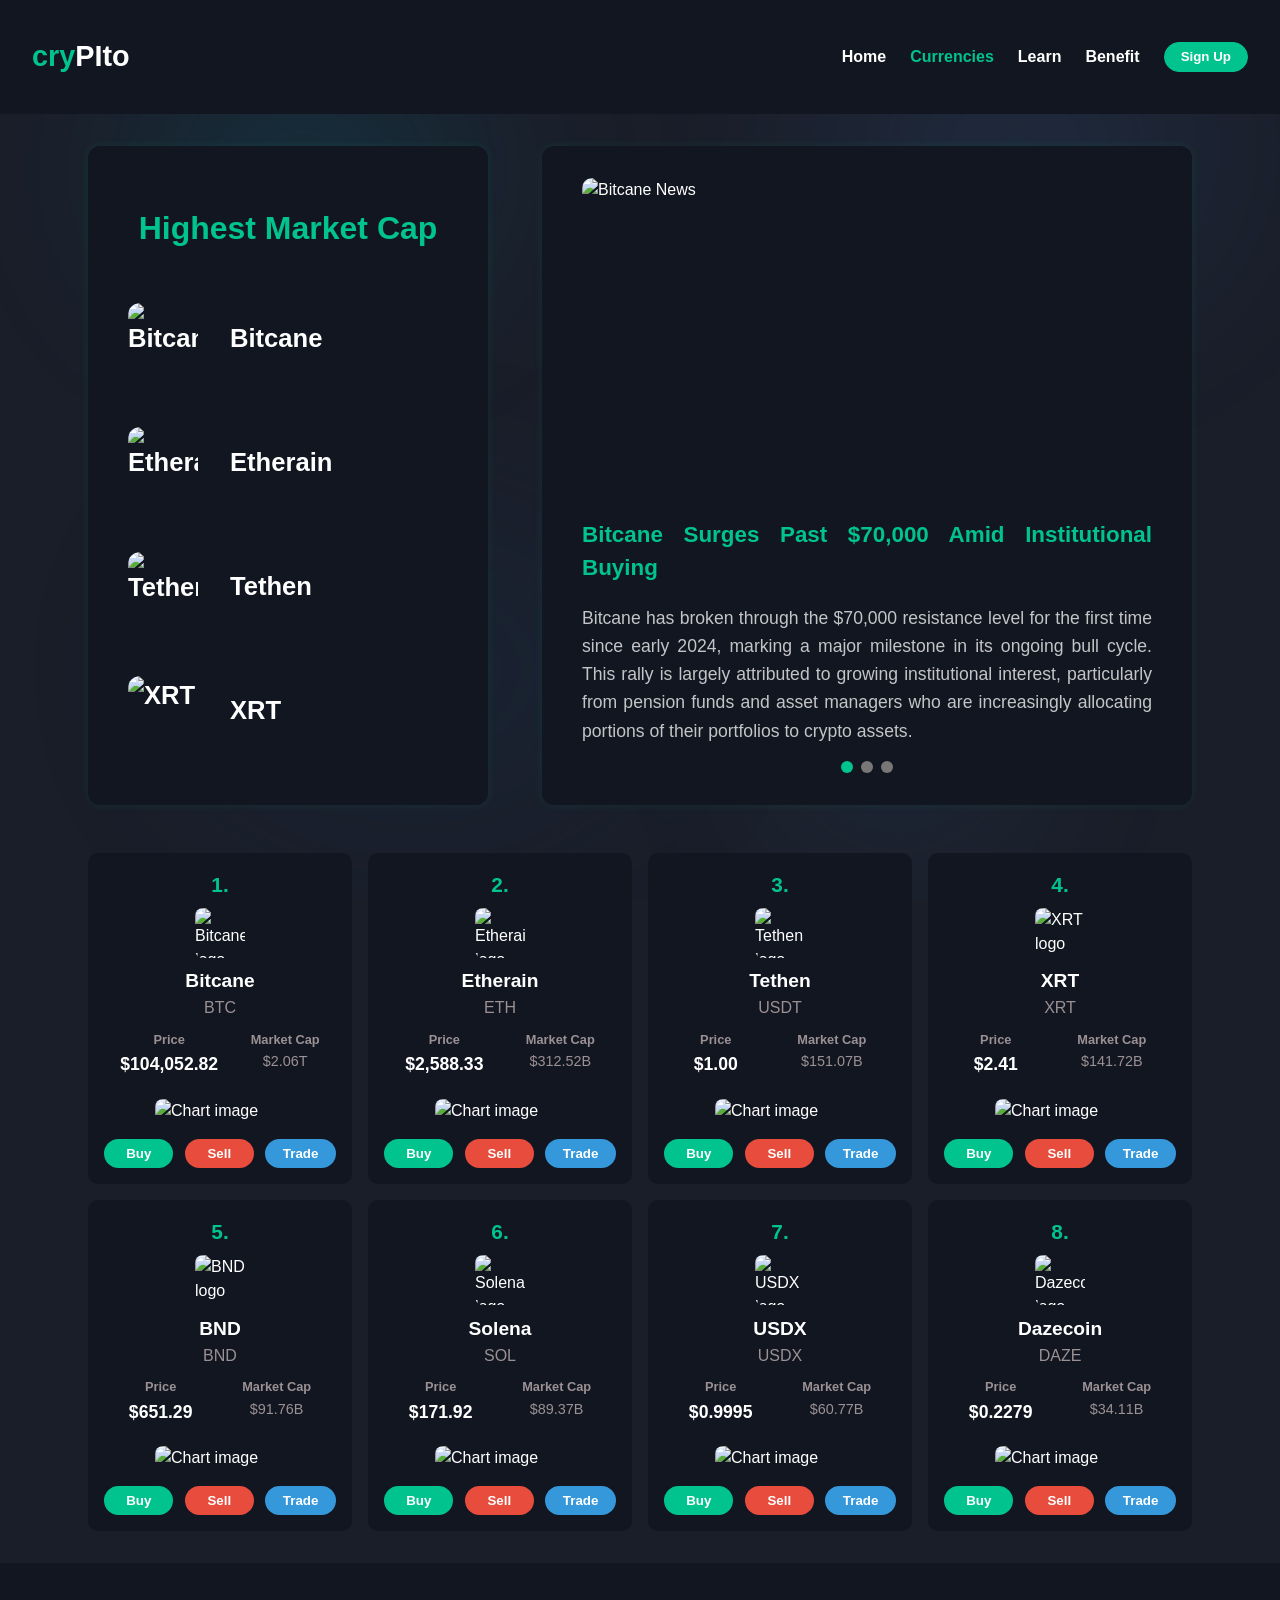
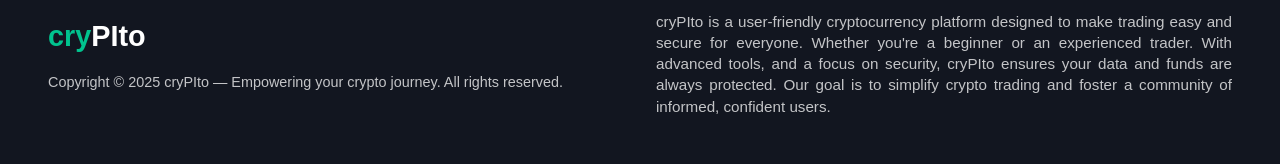
==== currencies.html @ 784c3c89 "Add files via upload" ====
<!DOCTYPE html>
<html lang="en">
<head>
  <meta charset="UTF-8" />
  <meta name="viewport" content="width=device-width, initial-scale=1" />
  <link rel="icon" type="image/x-icon" href="Asset/web icon.png">
  <title>cryPIto Currencies</title>
  <link rel="stylesheet" href="style.css" />
</head>
<body>
  <div class="background-blurs">
    <div class="blur-ellipse blur1"></div>
    <div class="blur-ellipse blur2"></div>
    <div class="blur-ellipse blur3"></div>
    <div class="blur-ellipse blur4"></div>
  </div>

  <header>
    <h1 class="header-title">
      <span class="cry">cry</span><span class="PIto">PIto</span>
    </h1>
    <button id="hamburger" aria-label="Toggle navigation">
      <span class="bar"></span>
      <span class="bar"></span>
      <span class="bar"></span>
    </button>
    <nav>
      <ul id="nav-menu">
        <li><a href="homepage.html">Home</a></li>
        <li><a href="currencies.html" class="active">Currencies</a></li>
        <li><a href="learn.html">Learn</a></li>
        <li><a href="benefit.html">Benefit</a></li>
        <li class="signup-button"><a href="register.html"><button>Sign Up</button></a></li>
        <li id="logout-button-li" style="display:none;"><button id="logout-button" style="display:none;">Logout</button></li>
      </ul>
    </nav>
  </header>

  <main class="currencies-main">
    <section class="widgets-row">
      <div class="top-coins-widget">
        <h2>Highest Market Cap</h2>
        <ul>
          <li><img src="Asset/Bitcoin Logo.png" alt="Bitcane"> Bitcane</li>
          <li><img src="Asset/Ethereum Logo.png" alt="Etherain"> Etherain</li>
          <li><img src="Asset/Tether Logo.png" alt="Tethen"> Tethen</li>
          <li><img src="Asset/XRP Logo.png" alt="XRT"> XRT</li>
        </ul>
      </div>

      <div class="news-widget">
        <div class="news-slideshow">
          <div class="slide active">
            <img src="Asset/bitcoin news.jpg" alt="Bitcane News">
            <h3>Bitcane Surges Past $70,000 Amid Institutional Buying</h3>
            <p>Bitcane has broken through the $70,000 resistance level for the first time since early 2024, marking a major milestone in its ongoing bull cycle. This rally is largely attributed to growing institutional interest, particularly from pension funds and asset managers who are increasingly allocating portions of their portfolios to crypto assets. </p>
          </div>
          <div class="slide">
            <img src="Asset/eth news.jpeg" alt="Etherain News">
            <h3>Etherain Gas Fees Drop to 6-Month Low After Dencun Upgrade</h3>
            <p>Etherain users are celebrating as average gas fees have fallen to their lowest point in six months, following the successful rollout of the Dencun upgrade. This much-anticipated update introduced major optimizations for Layer 1 transactions and improved data availability for rollups, resulting in a smoother user experience across the ecosystem. </p>
          </div>
          <div class="slide">
            <img src="Asset/dogecoin news.webp" alt="Dazecoin News">
            <h3>Dazecoin Spikes 18% Following Melon Musk's Hint at X Platform Integration</h3>
            <p>Dazecoin saw a sudden 18% price surge after Melon Musk hinted at potential integration of the meme coin into his social media platform, Z (formerly Zwitter). During a livestream Q&A, Musk mentioned that Z is exploring crypto-based payment features and “wouldn’t rule out Dazecoin” as one of the supported tokens.</p>
          </div>
          <div class="slide-dots">
            <span class="dot active"></span>
            <span class="dot"></span>
            <span class="dot"></span>
          </div>
        </div>
      </div>
    </section>

    <!-- Crypto Product Listings -->
    <section class="crypto-list">
        <div class="crypto-item">
            <span class="crypto-rank">1.</span>
            <img src="Asset/Bitcoin Logo.png" alt="Bitcane logo" class="crypto-logo" />
            <span class="crypto-name">Bitcane</span>
            <span class="crypto-subname">BTC</span>
            <div class="crypto-info">
            <div class="crypto-price-group">
                <span class="label">Price</span>
                <span class="crypto-price">$104,052.82</span>
            </div>
            <div class="crypto-market-cap-group">
                <span class="label">Market Cap</span>
                <span class="crypto-market-cap">$2.06T</span>
            </div>
            </div>
            <img src="Asset/Yellow Chart.png" alt="Chart image" class="crypto-chart-image" />
            <div class="action-buttons">
            <button>Buy</button>
            <button>Sell</button>
            <button>Trade</button>
            </div>
        </div>

        <div class="crypto-item">
            <span class="crypto-rank">2.</span>
            <img src="Asset/Ethereum Logo.png" alt="Etherain logo" class="crypto-logo" />
            <span class="crypto-name">Etherain</span>
            <span class="crypto-subname">ETH</span>
            <div class="crypto-info">
            <div class="crypto-price-group">
                <span class="label">Price</span>
                <span class="crypto-price">$2,588.33</span>
            </div>
            <div class="crypto-market-cap-group">
                <span class="label">Market Cap</span>
                <span class="crypto-market-cap">$312.52B</span>
            </div>
            </div>
            <img src="Asset/Purple Chart.png" alt="Chart image" class="crypto-chart-image" />
            <div class="action-buttons">
            <button>Buy</button>
            <button>Sell</button>
            <button>Trade</button>
            </div>
        </div>

        <div class="crypto-item">
            <span class="crypto-rank">3.</span>
            <img src="Asset/Tether logo.png" alt="Tethen logo" class="crypto-logo" />
            <span class="crypto-name">Tethen</span>
            <span class="crypto-subname">USDT</span>
            <div class="crypto-info">
            <div class="crypto-price-group">
                <span class="label">Price</span>
                <span class="crypto-price">$1.00</span>
            </div>
            <div class="crypto-market-cap-group">
                <span class="label">Market Cap</span>
                <span class="crypto-market-cap">$151.07B</span>
            </div>
            </div>
            <img src="Asset/Red Chart.png" alt="Chart image" class="crypto-chart-image" />
            <div class="action-buttons">
            <button>Buy</button>
            <button>Sell</button>
            <button>Trade</button>
            </div>
        </div>

        <div class="crypto-item">
            <span class="crypto-rank">4.</span>
            <img src="Asset/XRP Logo.png" alt="XRT logo" class="crypto-logo" />
            <span class="crypto-name">XRT</span>
            <span class="crypto-subname">XRT</span>
            <div class="crypto-info">
            <div class="crypto-price-group">
                <span class="label">Price</span>
                <span class="crypto-price">$2.41</span>
            </div>
            <div class="crypto-market-cap-group">
                <span class="label">Market Cap</span>
                <span class="crypto-market-cap">$141.72B</span>
            </div>
            </div>
            <img src="Asset/Green Chart.png" alt="Chart image" class="crypto-chart-image" />
            <div class="action-buttons">
            <button>Buy</button>
            <button>Sell</button>
            <button>Trade</button>
            </div>
        </div>

        <div class="crypto-item">
            <span class="crypto-rank">5.</span>
            <img src="Asset/BNB Logo.png" alt="BND logo" class="crypto-logo" />
            <span class="crypto-name">BND</span>
            <span class="crypto-subname">BND</span>
            <div class="crypto-info">
            <div class="crypto-price-group">
                <span class="label">Price</span>
                <span class="crypto-price">$651.29</span>
            </div>
            <div class="crypto-market-cap-group">
                <span class="label">Market Cap</span>
                <span class="crypto-market-cap">$91.76B</span>
            </div>
            </div>
            <img src="Asset/Red Chart.png" alt="Chart image" class="crypto-chart-image" />
            <div class="action-buttons">
            <button>Buy</button>
            <button>Sell</button>
            <button>Trade</button>
            </div>
        </div>

        <div class="crypto-item">
            <span class="crypto-rank">6.</span>
            <img src="Asset/Solana Logo.png" alt="Solena logo" class="crypto-logo" />
            <span class="crypto-name">Solena</span>
            <span class="crypto-subname">SOL</span>
            <div class="crypto-info">
            <div class="crypto-price-group">
                <span class="label">Price</span>
                <span class="crypto-price">$171.92</span>
            </div>
            <div class="crypto-market-cap-group">
                <span class="label">Market Cap</span>
                <span class="crypto-market-cap">$89.37B</span>
            </div>
            </div>
            <img src="Asset/Yellow Chart.png" alt="Chart image" class="crypto-chart-image" />
            <div class="action-buttons">
            <button>Buy</button>
            <button>Sell</button>
            <button>Trade</button>
            </div>
        </div>

        <div class="crypto-item">
            <span class="crypto-rank">7.</span>
            <img src="Asset/usdc logo.png" alt="USDX logo" class="crypto-logo" />
            <span class="crypto-name">USDX</span>
            <span class="crypto-subname">USDX</span>
            <div class="crypto-info">
            <div class="crypto-price-group">
                <span class="label">Price</span>
                <span class="crypto-price">$0.9995</span>
            </div>
            <div class="crypto-market-cap-group">
                <span class="label">Market Cap</span>
                <span class="crypto-market-cap">$60.77B</span>
            </div>
            </div>
            <img src="Asset/Purple Chart.png" alt="Chart image" class="crypto-chart-image" />
            <div class="action-buttons">
            <button>Buy</button>
            <button>Sell</button>
            <button>Trade</button>
            </div>
        </div>

        <div class="crypto-item">
            <span class="crypto-rank">8.</span>
            <img src="Asset/Dogecoin logo.png" alt="Dazecoin logo" class="crypto-logo" />
            <span class="crypto-name">Dazecoin</span>
            <span class="crypto-subname">DAZE</span>
            <div class="crypto-info">
            <div class="crypto-price-group">
                <span class="label">Price</span>
                <span class="crypto-price">$0.2279</span>
            </div>
            <div class="crypto-market-cap-group">
                <span class="label">Market Cap</span>
                <span class="crypto-market-cap">$34.11B</span>
            </div>
            </div>
            <img src="Asset/Green Chart.png" alt="Chart image" class="crypto-chart-image" />
            <div class="action-buttons">
            <button>Buy</button>
            <button>Sell</button>
            <button>Trade</button>
            </div>
        </div>
    </section>


  </main>

  <footer>
    <div class="footer-left">
      <h1 class="footer-logo"><span class="cry">cry</span><span class="PIto">PIto</span></h1>
      <p>Copyright © 2025 cryPIto — Empowering your crypto journey. All rights reserved.</p>
    </div>
    <div class="footer-right">
      <p>
        cryPIto is a user-friendly cryptocurrency platform designed to make trading easy and secure for everyone. Whether you're a beginner or an experienced trader. With advanced tools, and a focus on security, cryPIto ensures your data and funds are always protected. Our goal is to simplify crypto trading and foster a community of informed, confident users.
      </p>
    </div>
  </footer>

  <script src="script.js"></script>
</body>
</html>
---- style.css ----
:root {
  --color-green: #01c38e;
  --color-dark: #1a1e29;
  --color-darker: #121620;
  --color-blue-glow: #1b4975;
  --color-white: #ffffff;
  --color-gray: #ffffffbf;
  --color-dark-gray: #797676;
  --color-text-gray: #9b9194;
}

* {
  box-sizing: border-box;
}

body {
  margin: 0;
  font-family:'Segoe UI', Tahoma, Geneva, Verdana, sans-serif;
  background-color: var(--color-dark);
  color: var(--color-white);
  line-height: 1.5;
  min-height: 100vh;
  display: flex;
  flex-direction: column;
}

.background-blurs {
  position: fixed;
  top: 0; left: 0; right: 0; bottom: 0;
  pointer-events: none;
  z-index: -1; 
  overflow: hidden;
}

.blur-ellipse {
  position: absolute;
  border-radius: 50%;
  filter: blur(100px);
  opacity: 0.25;
  transform: translateZ(0);
}

.blur1 {
  width: 350px;
  height: 250px;
  background: rgba(1, 166, 195, 0.6); 
  top: 5%;
  left: 10%;
}

.blur2 {
  width: 400px;
  height: 300px;
  background: rgba(76, 139, 221, 0.5); 
  right: 5%;
}

.blur3 {
  width: 450px;
  height: 280px;
  background: rgba(27, 73, 117, 0.6); 
  bottom: 10%;
  left: 15%;
}

.blur4 {
  width: 250px;
  height: 250px;
  background: rgba(85, 154, 224, 0.4); 
  bottom: 5%;
  right: 20%;
}


header {
  display: flex;
  justify-content: space-between;
  align-items: center;
  padding: 1rem 2rem;
  background-color: var(--color-darker);
  position: sticky;
  top: 0;
  z-index: 10;
}

.header-title {
  font-size: 1.8rem;
  font-weight: 700;
  user-select: none;
}

.cry {
  color: var(--color-green);
}

.PIto {
  color: var(--color-white);
}

#hamburger {
  display: none;
  flex-direction: column;
  justify-content: space-around;
  width: 28px;
  height: 22px;
  background: none;
  border: none;
  cursor: pointer;
  padding: 0;
  z-index: 20;
}

#hamburger .bar {
  width: 100%;
  height: 3px;
  background-color: var(--color-white);
  border-radius: 2px;
  transition: all 0.3s ease;
}

nav ul {
  list-style: none;
  display: flex;
  gap: 1.5rem;
  margin: 0;
  padding: 0;
  align-items: center;
}

nav ul li a {
  color: var(--color-white);
  text-decoration: none;
  font-weight: 600;
  transition: color 0.3s ease;
}

nav ul li a:hover,
nav ul li a.active {
  color: var(--color-green);
}

.signup-button button {
  background-color: var(--color-green);
  color: var(--color-white);
  border: 1px solid var(--color-green);
  padding: 0.4rem 1rem;
  border-radius: 30px;
  font-weight: 600;
  cursor: pointer;
  transition: background-color 0.3s ease;
}

.signup-button button:hover {
  background-color: var(--color-blue-glow);
}

/* Footer */
footer {
  background-color: var(--color-darker);
  display: flex;
  justify-content: space-between;
  padding: 2rem 3rem;
  flex-wrap: wrap;
  gap: 2rem;
}

.footer-left,
.footer-right {
  flex: 1 1 300px;
}

.footer-logo {
  font-size: 1.8rem;
  margin-bottom: 0.5rem;
  user-select: none;
}

.footer-left p {
  color: var(--color-gray);
  font-size: 0.9rem;
}

.footer-right p {
  color: var(--color-gray);
  font-size: 0.95rem;
  line-height: 1.4;
  text-align: justify;
}

/* Home Page */
main {
  flex-grow: 1;
  padding: 2rem 2rem;
  max-width: 1200px;
  margin: 0 auto;
}

.intro-section {
  display: flex;
  justify-content: space-between;
  align-items: center;
  gap: 0 rem;
  margin-bottom: 10rem;
}

.intro-text {
  flex: 1;
  max-width: 600px;
}

.intro-text h2 {
  font-size: 2.5rem;
  margin-bottom: 1rem;
  color: var(--color-green);
}

.intro-text p {
  font-size: 1.125rem;
  color: var(--color-gray);
  margin-bottom: 2rem;
  text-align: justify;
}

.intro-text button {
  background-color: var(--color-green);
  color: var(--color-white);
  border: none;
  padding: 0.7rem 2rem;
  font-size: 1.1rem;
  font-weight: 700;
  border-radius: 30px;
  cursor: pointer;
  transition: background-color 0.3s ease;
}

.intro-text button:hover {
  background-color: var(--color-blue-glow);
}

.intro-image {
  max-width: 500px;
  width: 100%;
  height: auto;
  border-radius: 8px;
  user-select: none;
  flex-shrink: 0;
}

/* Top Coins Section Homepage */
#leading-cryptos {
  margin-bottom: 10rem;
   text-align: center;
}

#leading-cryptos h2 {
  font-size: 2rem;
  margin-bottom: 1.5rem;
  color: var(--color-green);
  line-height: 1.2;
}

.crypto-list {
  display: flex;
  gap: 1rem;
  flex-wrap: wrap;
  justify-content: space-between;
}

.crypto-item {
  background-color: var(--color-darker);
  border-radius: 10px;
  padding: 1rem;
  flex: 1 1 calc(25% - 1rem);
  display: flex;
  flex-direction: column;
  align-items: center;
  color: var(--color-white);
  user-select: none;
  transition: transform 0.3s ease;
}

.crypto-item:hover {
  transform: translateY(-5px);
  box-shadow: 0 4px 15px rgba(1, 195, 142, 0.5);
}

.crypto-rank {
  font-weight: 700;
  font-size: 1.2rem;
  margin-bottom: 0.6rem;
  color: var(--color-green);
}

.crypto-logo {
  width: 48px;
  height: 48px;
  margin-bottom: 0.4rem;
  user-select: none;
}

.crypto-name {
  font-weight: 700;
  font-size: 1.1rem;
}

.crypto-subname {
  color: var(--color-text-gray);
  font-size: 0.9rem;
  margin-bottom: 0.5rem;
}

.crypto-price {
  font-weight: 600;
  margin-bottom: 0.3rem;
  font-size: 1rem;
}

.crypto-market-cap {
  font-size: 0.85rem;
  color: var(--color-text-gray);
  margin-bottom: 0.8rem;
}

.crypto-chart-image {
  width: 100%;
  max-width: 120px;
  height: auto;
  user-select: none;
  border-radius: 4px;
}

/* View All Coins button */
.view-coins-button {
  margin-top: 1.5rem;
  background-color: var(--color-green);
  color: var(--color-white);
  border: none;
  padding: 0.8rem 2.2rem;
  border-radius: 30px;
  cursor: pointer;
  font-weight: 700;
  font-size: 1.1rem;
  transition: background-color 0.3s ease;
}

.view-coins-button:hover {
  background-color: var(--color-blue-glow);
}

/* Journey Section */
.journey {
  display: flex;
  gap: 3rem;
  align-items: center;
  margin-bottom: 4rem;
}

.journey img {
  max-width: 450px;
  width: 100%;
  border-radius: 8px;
  user-select: none;
  flex-shrink: 0;
}

.journey-text {
  max-width: 600px;
}

.journey-text h2 {
  font-size: 2rem;
  margin-bottom: 1rem;
  color: var(--color-green);
}

.journey-text p {
  color: var(--color-gray);
  font-size: 1.125rem;
  margin-bottom: 1.5rem;
  text-align: justify;
}

.learn-more-button {
  background-color: var(--color-green);
  border: none;
  padding: 0.7rem 2rem;
  border-radius: 30px;
  color: var(--color-white);
  font-weight: 700;
  font-size: 1.1rem;
  cursor: pointer;
  transition: background-color 0.3s ease;
}

.learn-more-button:hover {
  background-color: var(--color-blue-glow);
}


/* Currency Page */
.currencies-main {
  margin: 0 auto;
  padding: 2rem 3rem;
  display: flex;
  flex-direction: column;
  gap: 3rem;
  color: var(--color-white);
}

/* Widget Currencies Page*/
.widgets-row {
  display: flex;
  gap: 2rem;
  justify-content: space-between;
  flex-wrap: wrap;
  align-items: stretch; 
}

/* Top Coin Widget*/
.top-coins-widget {
  display: flex;
  flex-direction: column;
  background-color: var(--color-darker);
  border-radius: 12px;
  padding: 2rem 2.5rem;
  flex: 1 1 30%;
  min-width: 280px;
  max-width: 400px;
  user-select: none;
  box-shadow: 0 0 10px rgba(1, 195, 142, 0.1);
}

.top-coins-widget h2 {
  font-size: 2rem;
  margin-bottom: 1.5rem;
  color: var(--color-green);
  text-align: center;
}

.top-coins-content {
  flex-grow: 1; 
  display: flex;
  flex-direction: column;
  justify-content: space-between; 
  height: 100%;
}

.top-coins-widget ul {
  list-style: none;
  padding: 0;
  margin: 0;
  flex-grow: 1;
  display: flex;
  flex-direction: column;
  justify-content: space-between;
  height: 100%;
}

.top-coins-widget ul li {
  display: flex;
  align-items: center;
  gap: 2rem;
  font-weight: 700;
  color: var(--color-white);
  font-size: 1.6rem;
  padding: 1.2rem 0;
  flex-grow: 1;
}


.top-coins-widget ul li img {
  width: 70px;
  height: 70px;
  object-fit: contain;
  border-radius: 12px;
  flex-shrink: 0;
}

.top-coins-widget ul li span {
  flex-grow: 1;
  font-size: 1.5rem;
  white-space: nowrap;
  overflow: hidden;
  text-overflow: ellipsis;
}


/* News Widget */
.news-widget {
  display: flex;
  flex-direction: column;
  background-color: var(--color-darker);
  border-radius: 12px;
  padding: 2rem 2.5rem;
  flex: 2 1 65%;
  min-width: 320px;
  max-width: 650px;
  user-select: none;
  box-shadow: 0 0 10px rgba(1, 195, 142, 0.1);
}

.news-widget h2 {
  font-size: 2rem;
  margin-bottom: 1.5rem;
  color: var(--color-green);
  text-align: center;
}

.news-slideshow {
  position: relative;
  overflow: hidden;
  border-radius: 10px;
  flex-grow: 1;
}

.slide {
  display: none;
  flex-direction: column;
  gap: 1.2rem;
  color: var(--color-white);
}

.slide.active {
  display: flex;
}

.slide img {
  width: 100%;
  aspect-ratio: 16 / 9;
  border-radius: 8px;
  object-fit: cover;
  user-select: none;
}

.slide h3 {
  font-size: 1.4rem;
  margin: 0;
  color: var(--color-green);
  text-align: justify;
}

.slide p {
  font-size: 1.1rem;
  color: var(--color-gray);
  line-height: 1.6;
  text-align: justify;
  margin: 0;
}

/* Slide dots*/
.slide-dots {
  display: flex;
  justify-content: center;
  gap: 8px;
  margin-top: 1rem;
}

.slide-dots .dot {
  width: 12px;
  height: 12px;
  border-radius: 50%;
  background-color: var(--color-dark-gray);
  cursor: pointer;
  transition: background-color 0.3s ease;
}

.slide-dots .dot.active {
  background-color: var(--color-green);
}

/* Crypto list */
.crypto-list {
  display: flex;
  gap: 1rem;
  flex-wrap: wrap;
  justify-content: space-between;
}

.crypto-item {
  background-color: var(--color-darker);
  border-radius: 10px;
  padding: 1rem;
  flex: 1 1 calc(25% - 1rem); 
  display: flex;
  flex-direction: column;
  align-items: center;
  color: var(--color-white);
  user-select: none;
  transition: transform 0.3s ease;
}

.crypto-item:hover {
  transform: translateY(-5px);
  box-shadow: 0 4px 15px rgba(1, 195, 142, 0.5);
}

.crypto-rank {
  font-weight: 700;
  font-size: 1.3rem;
  margin-bottom: 0.5rem;
  color: var(--color-green);
}

.crypto-logo {
  width: 50px;
  height: 50px;
  margin-bottom: 0.6rem;
  user-select: none;
  object-fit: contain;
  border-radius: 8px;
}

.crypto-name {
  font-weight: 700;
  font-size: 1.2rem;
}

.crypto-subname {
  color: var(--color-text-gray);
  font-size: 1rem;
  margin-bottom: 0.6rem;
}

.crypto-info {
  width: 100%;
  margin-bottom: 0.8rem;
  display: flex;
  justify-content: space-around;
}

.crypto-price-group,
.crypto-market-cap-group {
  display: flex;
  flex-direction: column;
  align-items: center;
}

.label {
  font-size: 0.8rem;
  color: var(--color-text-gray);
  margin-bottom: 0.15rem;
  font-weight: 600;
}

.crypto-price {
  font-weight: 600;
  font-size: 1.1rem;
}

.crypto-market-cap {
  font-size: 0.9rem;
  color: var(--color-text-gray);
}

.crypto-chart-image {
  width: 100%;
  max-width: 130px;
  height: auto;
  user-select: none;
  border-radius: 8px;
  margin-bottom: 1rem;
}

/* Action buttons: Buy, Sell, Trade */
.action-buttons {
  display: flex;
  gap: 0.7rem;
  width: 100%;
  justify-content: center;
}

.action-buttons button {
  border: none;
  color: var(--color-white);
  padding: 0.45rem 1.1rem;
  border-radius: 30px;
  font-weight: 600;
  cursor: pointer;
  transition: background-color 0.3s ease;
  flex: 1;
  user-select: none;
}

.action-buttons button:nth-child(1) {
  background-color: var(--color-green);
}
.action-buttons button:nth-child(1):hover {
  background-color: #043823;
}

.action-buttons button:nth-child(2) {
  background-color: #e74c3c;
}
.action-buttons button:nth-child(2):hover {
  background-color: #65170e;
}

.action-buttons button:nth-child(3) {
  background-color: #3498db;
}
.action-buttons button:nth-child(3):hover {
  background-color: #236791;
}


/* Notification Buy Sell Trade */
.notification-toast {
  position: fixed;
  bottom: 45px;
  right: 20px;
  background-color: #22ab5b; 
  color: #fff;
  padding: 12px 18px;
  border-radius: 30px;
  box-shadow: 0 4px 12px rgba(0, 0, 0, 0.2);
  z-index: 9999;
  font-weight: bold;
  font-size: 0.95rem;
  animation: fadeInOut 3s ease forwards;
}

@keyframes fadeInOut {
  0% {
    opacity: 0;
    transform: translateY(20px);
  }
  10% {
    opacity: 1;
    transform: translateY(0);
  }
  90% {
    opacity: 1;
  }
  100% {
    opacity: 0;
    transform: translateY(20px);
  }
}



/* Learn Page */
.section-container {
  margin: 3rem auto;
  padding: 0 1.5rem;
  text-align: justify;
}

.section-title {
  font-size: 2rem;
  font-weight: 700;
  margin-bottom: 2rem;
  user-select: none;
  color: var(--color-green);
  text-align: left;
}

.faq-columns {
  display: flex;
  justify-content: space-between;
  gap: 2rem;
  flex-wrap: wrap;
}

.faq-column {
  background-color: var(--color-darker);
  padding: 1.5rem 2rem;
  border-radius: 12px;
  box-shadow: 0 0 14px rgba(1, 195, 142, 0.3);
  flex: 1 1 48%;
  min-width: 280px;
  color: var(--color-white);
  text-align: justify;
}

.faq-column h3 {
  margin-top: 0;
  margin-bottom: 1.5rem;
  font-weight: 700;
  color: var(--color-green);
  user-select: none;
  text-align: left;
}

.faq-item {
  margin-bottom: 1.25rem;
}

.faq-question {
  width: 100%;
  background-color: transparent;
  border: none;
  color: var(--color-white);
  font-size: 1rem;
  font-weight: 600;
  cursor: pointer;
  text-align: left;
  padding: 0.5rem 0;
  border-bottom: 1px solid var(--color-green);
  transition: color 0.3s ease;
}

.faq-question:hover,
.faq-item.active .faq-question {
  color: var(--color-green);
}

.faq-answer {
  margin-top: 0.5rem;
  font-size: 0.9rem;
  color: var(--color-text-gray);
  line-height: 1.4;
  text-align: justify;
}

.guide-section,
.tips-section {
  background-color: var(--color-darker);
  padding: 2rem 2.5rem;
  border-radius: 12px;
  box-shadow: 0 0 14px rgba(1, 195, 142, 0.3);
  color: var(--color-white);
  margin-bottom: 3rem;
  text-align: justify;
}

.guide-subsection,
.tips-subsection {
  margin-bottom: 2rem;
}

.guide-main-title,
.tips-subsection h3 {
  color: var(--color-green);
  font-weight: 700;
  margin-bottom: 1rem;
  user-select: none;
  text-align: left;
}

.guide-subtitle {
  margin-top: 1rem;
  margin-bottom: 0.5rem;
  font-weight: 600;
  color: var(--color-green);
}

.guide-subsection ul,
.tips-subsection ul {
  padding-left: 1.25rem;
  margin-top: 0.5rem;
  margin-bottom: 1rem;
  list-style-type: disc;
}

.guide-subsection ul li,
.tips-subsection ul li {
  margin-bottom: 0.5rem;
}

strong {
  color: var(--color-green);
}


/* Benefit Page */
.benefit-box {
  background-color: var(--color-darker);
  padding: 2rem;
  border-radius: 20px;
  box-shadow: 0 0 20px rgba(1, 195, 142, 0.15);
  display: flex;
  flex-direction: column;
  max-width: 1000px;        
  margin: 0 auto;        
}

.benefit-container {
  display: flex;
  flex-direction: column;
  gap: 3rem;
  align-items: center; 
}

.benefit-intro h2 {
  font-size: 3rem;
  text-align: center;
  margin-bottom: 3rem;
  color: var(--color-green);
}

.benefit-content {
  display: flex;
  align-items: stretch;    
  gap: 2rem;
  height: 100%;
}

.benefit-content.reverse {
  flex-direction: row-reverse;
}

.benefit-text,
.benefit-image {
  flex: 1;
  display: flex;
  flex-direction: column;
  justify-content: center;
}

.benefit-text h3 {
  color: var(--color-white);
  font-size: 1.6rem;
  margin-bottom: 1rem;
}

.benefit-text p {
  color: var(--color-text-gray);
  font-size: 1rem;
  text-align: justify;
  line-height: 1.6;
  hyphens: auto;
}

.benefit-image {
  max-width: 100%;
  display: flex;
  justify-content: center;
  align-items: center;
}

.benefit-image img {
  width: 100%;
  max-width: 350px;         
  height: auto;
  border-radius: 12px;
  object-fit: cover;
}

/* Register Page */
.register-container {
  width: 500px;
  margin: 6rem auto;
  background-color: var(--color-darker);
  padding: 2.5rem 3rem;
  border-radius: 16px;
  box-shadow: 0 0 20px rgba(1, 195, 142, 0.15);
  display: flex;
  flex-direction: column;
  gap: 1.5rem;
  color: var(--color-white);
}

.register-container h2 {
  text-align: center;
  color: var(--color-green);
  font-size: 2rem;
  margin-bottom: 1rem;
}

#register-form {
  display: flex;
  flex-direction: column;
  gap: 1.2rem;
}

#register-form label {
  font-weight: 600;
  font-size: 1rem;
  color: var(--color-white);
}

#register-form input[type="text"],
#register-form input[type="email"],
#register-form input[type="password"] {
  padding: 0.75rem 1rem;
  border: 2px solid var(--color-dark-gray);
  border-radius: 10px;
  background-color: var(--color-dark);
  color: var(--color-white);
  font-size: 1rem;
  transition: border-color 0.3s ease;
}

#register-form input:focus {
  border-color: var(--color-green);
  outline: none;
}

.checkbox-label {
  font-size: 0.95rem;
  display: flex;
  align-items: center;
  gap: 0.5rem;
  color: var(--color-white);
}

.register-button {
  background-color: var(--color-green);
  color: var(--color-white);
  border: none;
  padding: 0.8rem 1.6rem;
  font-weight: 700;
  font-size: 1.1rem;
  border-radius: 30px;
  cursor: pointer;
  transition: background-color 0.3s ease;
  margin-top: 1rem;
}

.register-button:hover:not(:disabled) {
  background-color: var(--color-blue-glow);
}

.register-button:disabled {
  background-color: var(--color-dark-gray);
  cursor: not-allowed;
}

.error-msg {
  color: #ff6b6b;
  font-size: 0.85rem;
  margin-top: -0.5rem;
  margin-bottom: 0.5rem;
}

#logout-button-li {
  display: none;
}

#logout-button {
  background-color: red;
  color: white;
  border: red;
  border-radius: 30px;
  padding: 0.5rem 1rem;
  font-weight: 600;
  font-size: 1rem;
  cursor: pointer;
  transition: all 0.3s ease;
}

#logout-button:hover {
  background-color: #65170e;
  color: var(--color-dark);
}



@media (max-width: 768px) {
  header {
    position: fixed;
    top: 0;
    left: 0;
    width: 100%;
    display: flex;
    justify-content: space-between;
    align-items: center;
    padding: 1rem 1.5rem;
    background-color: var(--color-darker);
    z-index: 1000;
    box-shadow: 0 2px 10px rgba(0, 0, 0, 0.3);
  }

  body {
    padding-top: 70px;
  }

  #hamburger {
    display: flex;
    flex-direction: column;
    gap: 5px;
    background: none;
    border: none;
    cursor: pointer;
    position: fixed;
    top: 45px;
    right: 40px;
    z-index: 1100;
  }

  #hamburger .bar {
    width: 25px;
    height: 3px;
    background-color: var(--color-white);
    border-radius: 2px;
    transition: all 0.3s ease;
  }

  /* Navigation */
  nav ul {
    flex-direction: column;
    background-color: var(--color-darker);
    position: fixed;
    top: 60px;
    right: -100%;
    width: 250px;
    height: calc(100% - 60px);
    padding-top: 2rem;
    gap: 1.5rem;
    transition: right 0.3s ease;
    border-left: 2px solid var(--color-green);
    z-index: 1050;
    overflow-y: auto;
  }

  nav ul.active {
    right: 0;
  }

  nav ul li {
    padding: 0 1.5rem;
  }

  .signup-button button {
    width: 100%;
    padding: 0.7rem 1rem;
    font-size: 1rem;
  }

  nav ul li a.active,
  nav ul li a:hover {
    color: var(--color-green);
  }

  main {
    padding: 1.5rem 1.5rem;
  }

  /* Footer */
  footer {
    flex-direction: column;
    padding: 1.5rem 1.5rem;
  }

  .footer-left,
  .footer-right {
    flex: 1 1 100%;
  }

  /* Home Page */
  .intro-section {
    flex-direction: column;
    gap: 2rem;
    margin-bottom: 5rem;
  }

  .intro-image {
    max-width: 100%;
    height: auto;
    border-radius: 8px;
  }

  .crypto-list {
    flex-direction: column;
  }

  .crypto-item {
    flex: 1 1 100%;
  }

  .journey {
    flex-direction: column;
    gap: 1.5rem;
  }

  .journey img {
    max-width: 100%;
  }

  .journey-text {
    max-width: 100%;
  }

  /* Currency Page */
  /* Widget Currency Page */
    .widgets-row {
    margin-top: 70px;
    flex-direction: column;
    gap: 2rem;
    width: 100%;
    padding: 0 1rem;
    box-sizing: border-box;
    display: flex;
    align-items: center;
  }

  .top-coins-widget,
  .news-widget {
    flex: unset;
    width: 100%;
    max-width: 700px;  
    min-width: 0;
    padding: 1rem 1.5rem;
    box-sizing: border-box;
  }

  .slide img {
    width: 100%;
    max-height: none;
    aspect-ratio: 16 / 9;
    object-fit: cover;
    display: block;
  }

  .crypto-list {
    display: flex;
    flex-wrap: wrap;
    justify-content: center;
    gap: 1.5rem;
    padding: 1rem;
    box-sizing: border-box;
    width: 100%;
    max-width: 100%;
    overflow-x: hidden;
  }

  .crypto-item {
    width: 100%;           
    max-width: 400px;    
    height: auto;          
    display: flex;
    flex-direction: column;
    justify-content: space-between;
    align-items: center;
    border-radius: 12px;
    padding: 1rem 1.2rem;
    margin: 0 auto;
    box-sizing: border-box;
  }

  .action-buttons {
    display: flex;
    flex-direction: column;
    gap: 0.5rem;
    width: 100%;
  }

  .action-buttons button {
    width: 100%;
    padding: 0.6rem 0;
  }

  /* Register Page */
  .register-container {
    margin: 1rem auto;
    padding: 2rem;
    position: relative;
    top: 70px;
    max-width: 90vw;
    width: 400px;
    box-sizing: border-box;
  }

  .register-container h2 {
    font-size: 1.6rem;
  }

  #register-form input {
    font-size: 0.95rem;
  }

  .register-button {
    font-size: 1rem;
    padding: 0.7rem 1.4rem;
  }

  #logout-button {
    font-size: 0.95rem;
    padding: 0.4rem 0.8rem;
  }

  /* Learn Page */
  .faq-columns {
    flex-direction: column;
    gap: 1.5rem;
  }

  .faq-column {
    flex: 1 1 100%;
  }

  /* Benefit Page */
  .benefit-page {
    padding: 1.5rem 1rem;
  }

  .benefit-intro h2 {
    font-size: 1.6rem;
    margin-bottom: 2rem;
  }

  .benefit-container {
    gap: 2rem;
  }

  .benefit-box {
    padding: 1rem;
  }

  .benefit-content {
    flex-direction: row;
    align-items: center;
    gap: 1.5rem;
  }

  .benefit-content.reverse {
    flex-direction: row;
  }

  .benefit-text {
    flex: 1;
    order: 1;
  }

  .benefit-image {
    flex: 1;
    order: 2;
    max-width: 50%;
  }

  .benefit-text h3 {
    font-size: 1.3rem;
  }

  .benefit-text p {
    font-size: 0.95rem;
    text-align: inherit;
  }

  .benefit-image img {
    width: 100%;
    border-radius: 10px;
  }
}
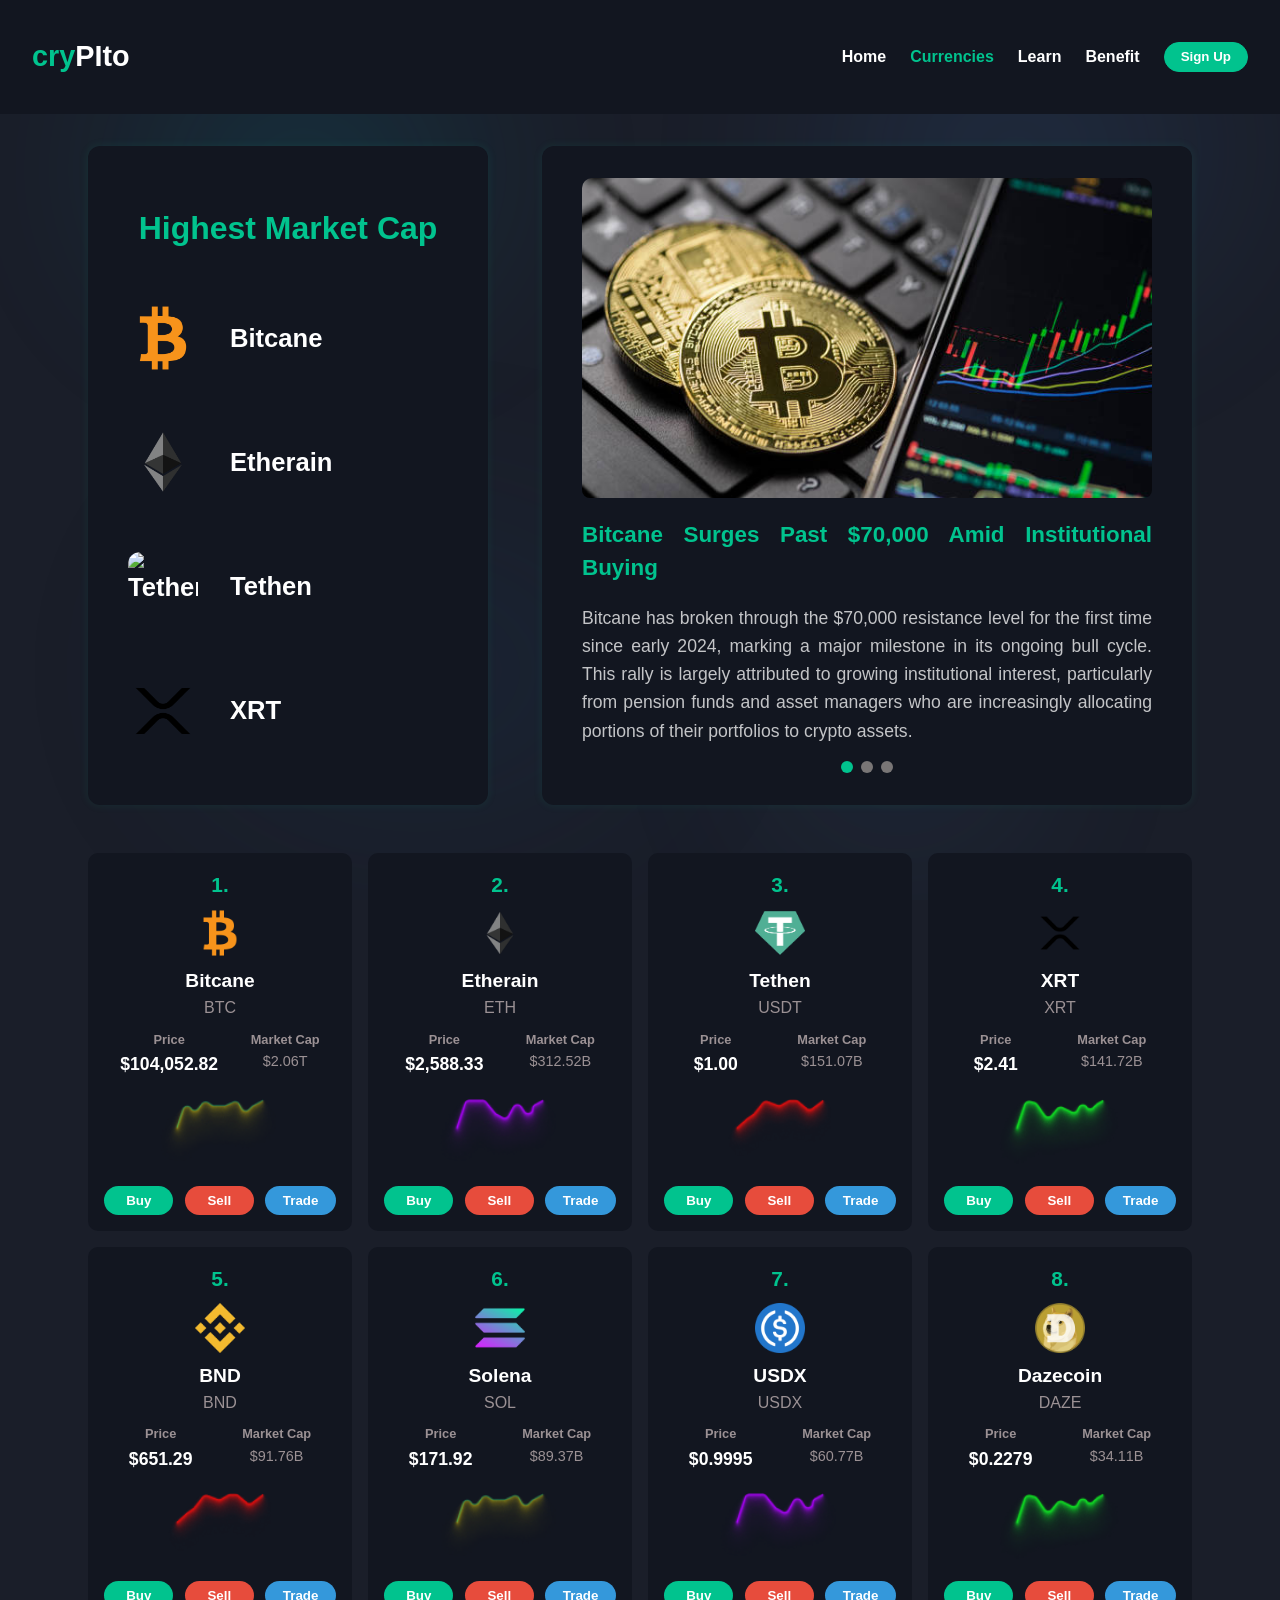
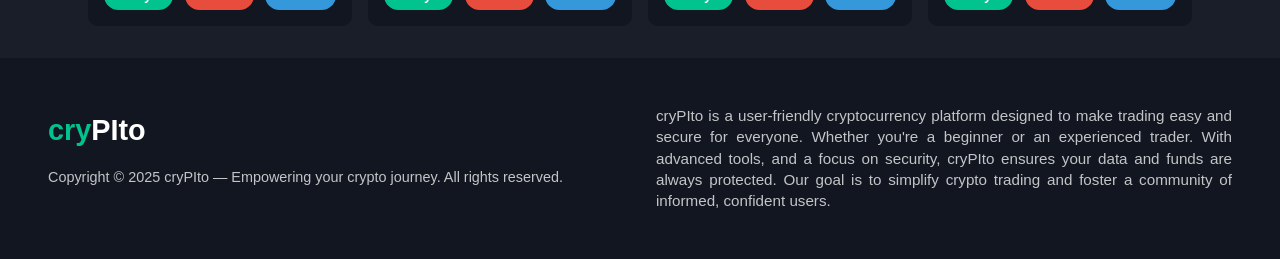
==== commit 5852f723: "Update currencies.html" ====
--- a/currencies.html
+++ b/currencies.html
@@ -26,7 +26,7 @@
     </button>
     <nav>
       <ul id="nav-menu">
-        <li><a href="homepage.html">Home</a></li>
+        <li><a href="index.html">Home</a></li>
         <li><a href="currencies.html" class="active">Currencies</a></li>
         <li><a href="learn.html">Learn</a></li>
         <li><a href="benefit.html">Benefit</a></li>
@@ -279,3 +279,4 @@
   <script src="script.js"></script>
 </body>
 </html>
+
